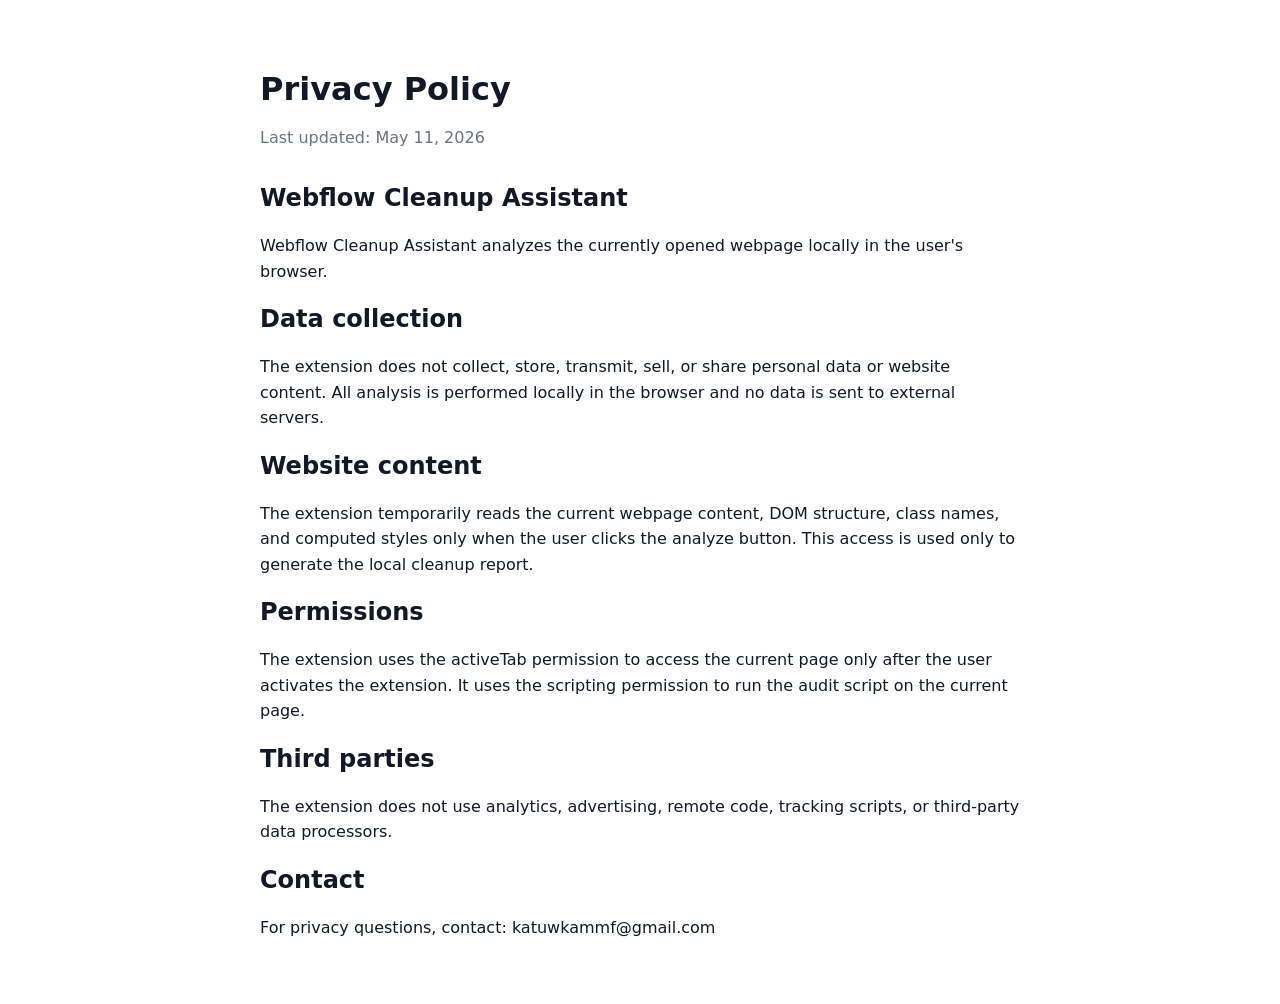
==== privacy/index.html @ 7a659bc9 "Initial commit: Webflow Cleanup Assistant extension + privacy policy" ====
<!doctype html>
<html lang="en">
<head>
  <meta charset="utf-8">
  <meta name="viewport" content="width=device-width, initial-scale=1">
  <title>Privacy Policy - Webflow Cleanup Assistant</title>
  <style>
    body {
      font-family: system-ui, -apple-system, BlinkMacSystemFont, "Segoe UI", sans-serif;
      line-height: 1.6;
      max-width: 760px;
      margin: 0 auto;
      padding: 48px 20px;
      color: #111827;
      background: #ffffff;
    }
    h1, h2 { line-height: 1.25; }
    h1 { margin-bottom: 8px; }
    .date { color: #6b7280; margin-bottom: 32px; }
  </style>
</head>
<body>
  <h1>Privacy Policy</h1>
  <p class="date">Last updated: May 11, 2026</p>

  <h2>Webflow Cleanup Assistant</h2>
  <p>
    Webflow Cleanup Assistant analyzes the currently opened webpage locally in the user's browser.
  </p>

  <h2>Data collection</h2>
  <p>
    The extension does not collect, store, transmit, sell, or share personal data or website content.
    All analysis is performed locally in the browser and no data is sent to external servers.
  </p>

  <h2>Website content</h2>
  <p>
    The extension temporarily reads the current webpage content, DOM structure, class names, and computed styles only when the user clicks the analyze button.
    This access is used only to generate the local cleanup report.
  </p>

  <h2>Permissions</h2>
  <p>
    The extension uses the activeTab permission to access the current page only after the user activates the extension.
    It uses the scripting permission to run the audit script on the current page.
  </p>

  <h2>Third parties</h2>
  <p>
    The extension does not use analytics, advertising, remote code, tracking scripts, or third-party data processors.
  </p>

  <h2>Contact</h2>
  <p>
    For privacy questions, contact: katuwkammf@gmail.com
  </p>
</body>
</html>
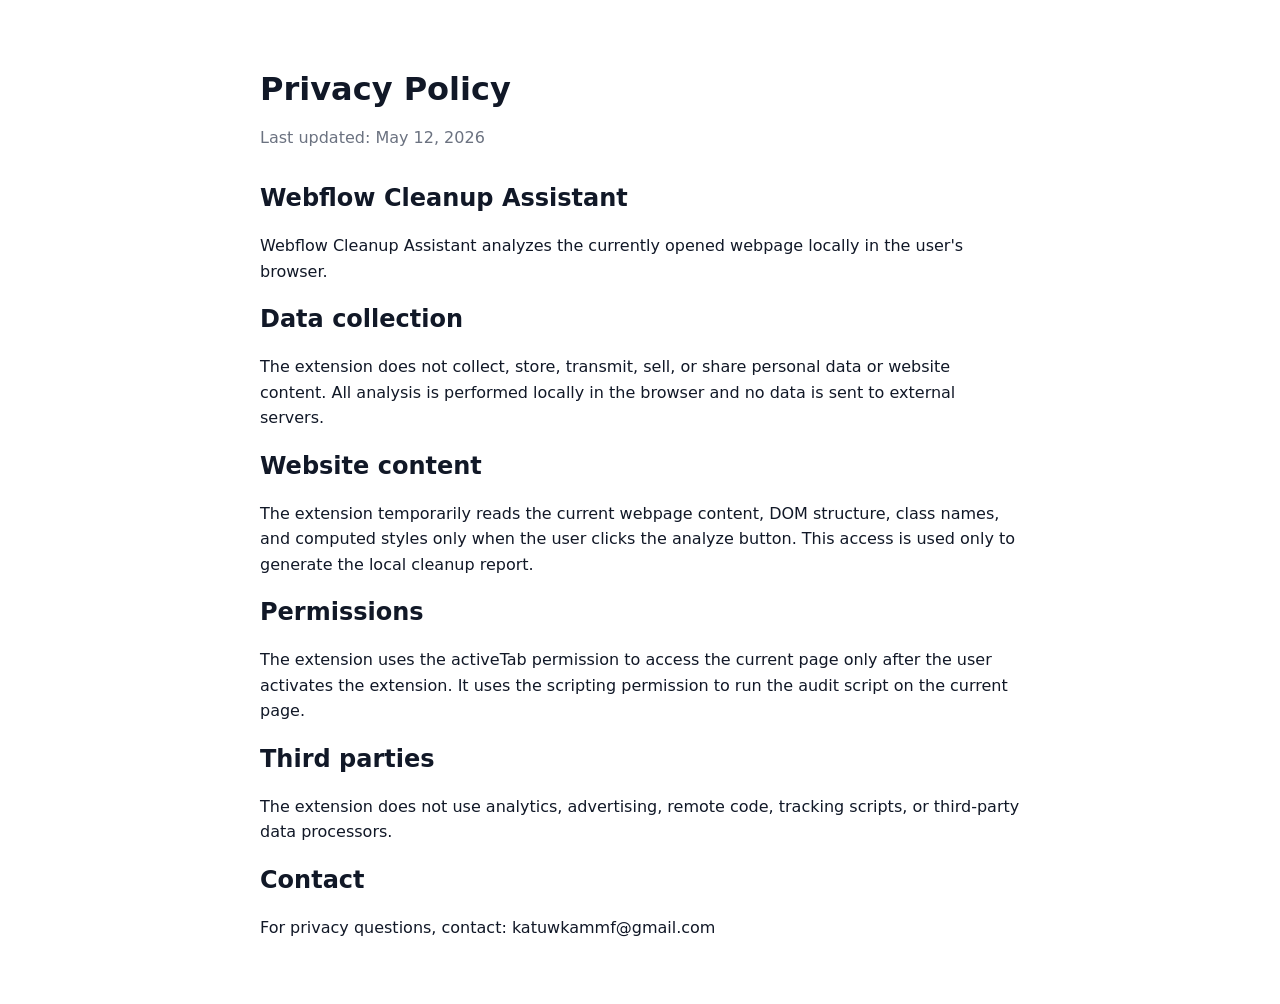
==== commit 5b59eb97: "Update version to 1.1.0 and enhance description in manifest.json; remove debug logging function from" ====
--- a/privacy/index.html
+++ b/privacy/index.html
@@ -21,7 +21,7 @@
 </head>
 <body>
   <h1>Privacy Policy</h1>
-  <p class="date">Last updated: May 11, 2026</p>
+  <p class="date">Last updated: May 12, 2026</p>
 
   <h2>Webflow Cleanup Assistant</h2>
   <p>
